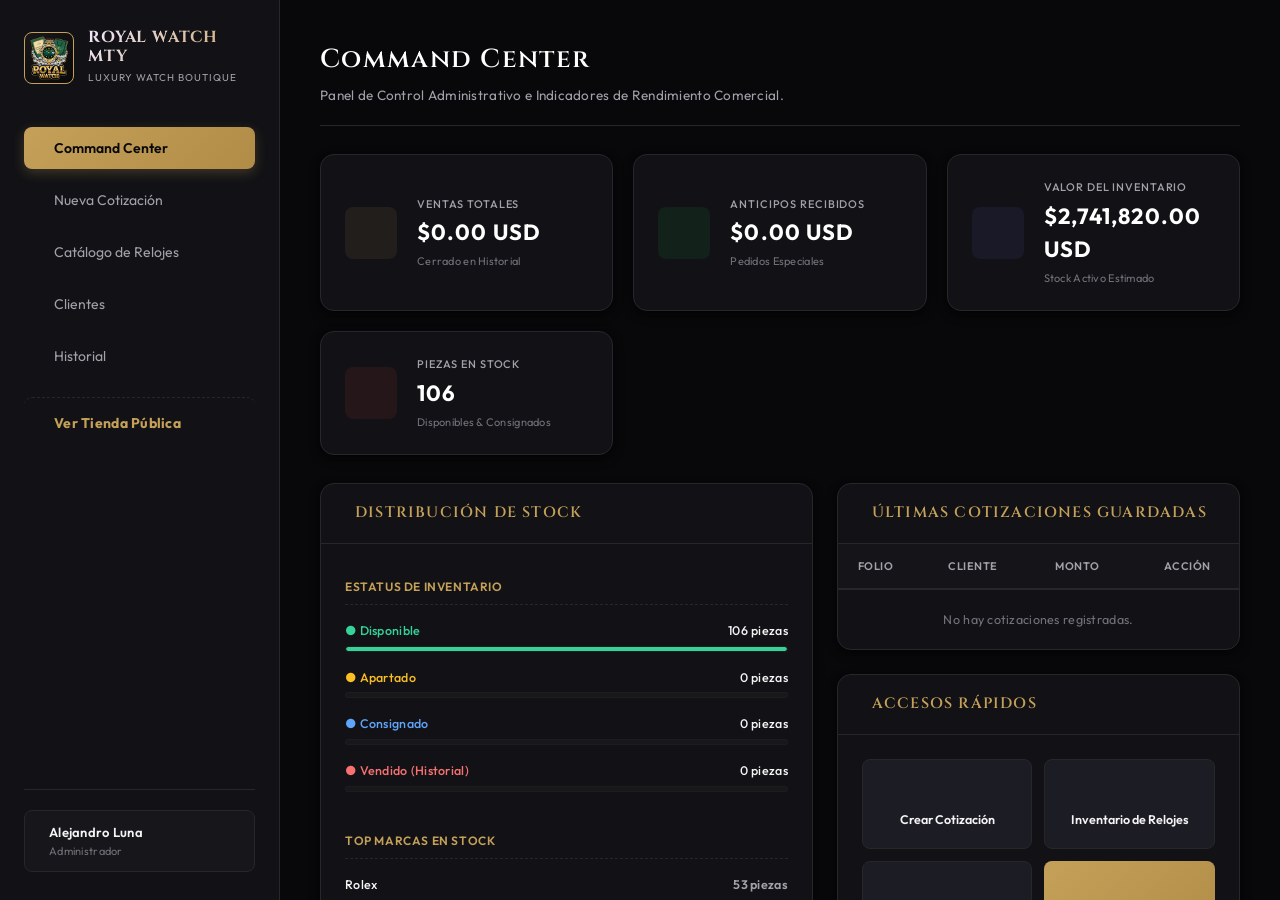
==== admin.html @ 36d953b3 "Initial commit with Royal Watch application files and watch catalog" ====
<!DOCTYPE html>
<html lang="es">
<head>
    <meta charset="UTF-8">
    <meta name="viewport" content="width=device-width, initial-scale=1.0">
    <title>Royal Watch MTY - Sistema de Cotizaciones</title>
    <link rel="stylesheet" href="style.css">
    <!-- Google Fonts -->
    <link rel="preconnect" href="https://fonts.googleapis.com">
    <link rel="preconnect" href="https://fonts.gstatic.com" crossorigin>
    <link href="https://fonts.googleapis.com/css2?family=Cinzel:wght@400;600;700;800&family=Inter:wght@300;400;500;600;700&family=Outfit:wght@300;400;500;600;700;800&family=Alex+Brush&display=swap" rel="stylesheet">
    <!-- Lucide Icons -->
    <script src="https://unpkg.com/lucide@latest"></script>
</head>
<body>
    <div class="app-container">
        <!-- Sidebar Navigation -->
        <aside class="sidebar">
            <div class="sidebar-header">
                <div class="logo-container">
                    <img src="royalwatch logo hd sin fondo.png" alt="Royal Watch MTY" class="logo-img">
                </div>
                <div class="logo-text">
                    <h1>ROYAL WATCH MTY</h1>
                    <span>Luxury Watch Boutique</span>
                </div>
            </div>

            <nav class="sidebar-nav">
                <button class="nav-btn active" data-target="section-dashboard" id="btn-nav-dashboard">
                    <i data-lucide="layout-dashboard"></i>
                    <span>Command Center</span>
                </button>
                <button class="nav-btn" data-target="section-nueva" id="btn-nav-nueva">
                    <i data-lucide="file-plus-2"></i>
                    <span>Nueva Cotización</span>
                </button>
                <button class="nav-btn" data-target="section-productos" id="btn-nav-productos">
                    <i data-lucide="watch"></i>
                    <span>Catálogo de Relojes</span>
                </button>
                <button class="nav-btn" data-target="section-clientes" id="btn-nav-clientes">
                    <i data-lucide="users"></i>
                    <span>Clientes</span>
                </button>
                <button class="nav-btn" data-target="section-historial" id="btn-nav-historial">
                    <i data-lucide="history"></i>
                    <span>Historial</span>
                </button>
                <a href="index.html" class="nav-btn" style="text-decoration: none; display: flex; align-items: center; border-top: 1px dashed var(--border-color); margin-top: 10px; padding-top: 15px;">
                    <i data-lucide="shopping-bag" style="color: var(--accent-gold);"></i>
                    <span style="color: var(--accent-gold); font-weight: bold;">Ver Tienda Pública</span>
                </a>
            </nav>

            <div class="sidebar-footer">
                <div class="user-badge">
                    <i data-lucide="shield-check"></i>
                    <div>
                        <p class="user-name" id="badge-vendedor">Alejandro Luna</p>
                        <p class="user-role">Administrador</p>
                    </div>
                </div>
            </div>
        </aside>

        <!-- Main Content Area -->
        <main class="main-content">
            
            <!-- SECTION 0: Command Center (Dashboard) -->
            <section id="section-dashboard" class="content-section active">
                <div class="section-header">
                    <div>
                        <h2>Command Center</h2>
                        <p>Panel de Control Administrativo e Indicadores de Rendimiento Comercial.</p>
                    </div>
                </div>

                <!-- KPI Financial Cards Grid -->
                <div class="dashboard-kpi-grid">
                    <div class="kpi-card">
                        <div class="kpi-icon-wrapper" style="background-color: rgba(197, 160, 89, 0.08); color: var(--accent-gold);">
                            <i data-lucide="banknote"></i>
                        </div>
                        <div class="kpi-info">
                            <span class="kpi-label">Ventas Totales</span>
                            <h3 class="kpi-value" id="kpi-sales">$0.00 USD</h3>
                            <span class="kpi-trend">Cerrado en Historial</span>
                        </div>
                    </div>

                    <div class="kpi-card">
                        <div class="kpi-icon-wrapper" style="background-color: rgba(34, 197, 94, 0.08); color: #22c55e;">
                            <i data-lucide="plus-circle"></i>
                        </div>
                        <div class="kpi-info">
                            <span class="kpi-label">Anticipos Recibidos</span>
                            <h3 class="kpi-value" id="kpi-advances">$0.00 USD</h3>
                            <span class="kpi-trend">Pedidos Especiales</span>
                        </div>
                    </div>

                    <div class="kpi-card">
                        <div class="kpi-icon-wrapper" style="background-color: rgba(99, 102, 241, 0.08); color: #6366f1;">
                            <i data-lucide="coins"></i>
                        </div>
                        <div class="kpi-info">
                            <span class="kpi-label">Valor del Inventario</span>
                            <h3 class="kpi-value" id="kpi-inventory-val">$0.00 USD</h3>
                            <span class="kpi-trend">Stock Activo Estimado</span>
                        </div>
                    </div>

                    <div class="kpi-card">
                        <div class="kpi-icon-wrapper" style="background-color: rgba(239, 68, 68, 0.08); color: #ef4444;">
                            <i data-lucide="watch"></i>
                        </div>
                        <div class="kpi-info">
                            <span class="kpi-label">Piezas en Stock</span>
                            <h3 class="kpi-value" id="kpi-stock-count">0</h3>
                            <span class="kpi-trend">Disponibles & Consignados</span>
                        </div>
                    </div>
                </div>

                <!-- Dashboard Content Layout Grid -->
                <div class="dashboard-layout-grid">
                    <!-- Brand stock distribution & Status distribution column -->
                    <div class="card">
                        <div class="card-header">
                            <h3><i data-lucide="pie-chart"></i> Distribución de Stock</h3>
                        </div>
                        <div class="card-body">
                            <div class="stock-stats-wrapper">
                                <div class="stat-group-title">Estatus de Inventario</div>
                                <div class="status-summary-bars">
                                    <div class="status-bar-item">
                                        <div class="bar-label-row">
                                            <span style="color: var(--status-disponible);">● Disponible</span>
                                            <span id="bar-lbl-disponible">0 piezas</span>
                                        </div>
                                        <div class="progress-track"><div class="progress-bar" id="bar-progress-disponible" style="background-color: var(--status-disponible); width: 0%;"></div></div>
                                    </div>
                                    <div class="status-bar-item">
                                        <div class="bar-label-row">
                                            <span style="color: var(--status-apartado);">● Apartado</span>
                                            <span id="bar-lbl-apartado">0 piezas</span>
                                        </div>
                                        <div class="progress-track"><div class="progress-bar" id="bar-progress-apartado" style="background-color: var(--status-apartado); width: 0%;"></div></div>
                                    </div>
                                    <div class="status-bar-item">
                                        <div class="bar-label-row">
                                            <span style="color: var(--status-consignado);">● Consignado</span>
                                            <span id="bar-lbl-consignado">0 piezas</span>
                                        </div>
                                        <div class="progress-track"><div class="progress-bar" id="bar-progress-consignado" style="background-color: var(--status-consignado); width: 0%;"></div></div>
                                    </div>
                                    <div class="status-bar-item">
                                        <div class="bar-label-row">
                                            <span style="color: var(--status-vendido);">● Vendido (Historial)</span>
                                            <span id="bar-lbl-vendido">0 piezas</span>
                                        </div>
                                        <div class="progress-track"><div class="progress-bar" id="bar-progress-vendido" style="background-color: var(--status-vendido); width: 0%;"></div></div>
                                    </div>
                                </div>

                                <div class="stat-group-title" style="margin-top: 24px;">Top Marcas en Stock</div>
                                <div class="brands-summary-list" id="dashboard-brands-list">
                                    <!-- Dynamic brand item breakdown goes here -->
                                </div>
                            </div>
                        </div>
                    </div>

                    <!-- Recent Quotes Activity and Shortcuts -->
                    <div style="display: flex; flex-direction: column; gap: 24px;">
                        <!-- Recent activity -->
                        <div class="card">
                            <div class="card-header">
                                <h3><i data-lucide="clock"></i> Últimas Cotizaciones Guardadas</h3>
                            </div>
                            <div class="card-body p-0">
                                <div class="table-responsive">
                                    <table class="app-table" style="font-size: 12.5px;">
                                        <thead>
                                            <tr>
                                                <th>Folio</th>
                                                <th>Cliente</th>
                                                <th>Monto</th>
                                                <th style="text-align: center;">Acción</th>
                                            </tr>
                                        </thead>
                                        <tbody id="dashboard-recent-quotes">
                                            <!-- Dynamic top 5 quotes -->
                                        </tbody>
                                    </table>
                                </div>
                            </div>
                        </div>

                        <!-- Quick actions -->
                        <div class="card">
                            <div class="card-header">
                                <h3><i data-lucide="zap"></i> Accesos Rápidos</h3>
                            </div>
                            <div class="card-body">
                                <div class="dashboard-shortcuts-grid">
                                    <button class="btn btn-secondary btn-full shortcut-btn" onclick="document.getElementById('btn-nav-nueva').click()">
                                        <i data-lucide="file-plus-2"></i> Crear Cotización
                                    </button>
                                    <button class="btn btn-secondary btn-full shortcut-btn" onclick="document.getElementById('btn-nav-productos').click()">
                                        <i data-lucide="watch"></i> Inventario de Relojes
                                    </button>
                                    <button class="btn btn-secondary btn-full shortcut-btn" onclick="document.getElementById('btn-nav-clientes').click()">
                                        <i data-lucide="users"></i> Clientes Boutique
                                    </button>
                                    <a href="index.html" class="btn btn-primary btn-full shortcut-btn text-center" style="display: inline-flex; align-items: center; justify-content: center; text-decoration: none; font-size:12px;">
                                        <i data-lucide="external-link"></i> Ir a Tienda Pública
                                    </a>
                                </div>
                            </div>
                        </div>
                    </div>
                </div>
            </section>

            <!-- SECTION 1: Nueva Cotización -->
            <section id="section-nueva" class="content-section">
                <div class="section-header">
                    <div>
                        <h2>Generador de Documentos</h2>
                        <p>Cotizaciones, Contratos de Consignación, Valuaciones y Certificados de Autenticidad.</p>
                    </div>
                    <div class="actions">
                        <button class="btn btn-secondary" id="btn-nueva-cotizacion" style="background-color: var(--accent-gold-light); color: var(--accent-gold); border-color: rgba(197, 160, 89, 0.25);">
                            <i data-lucide="plus-circle"></i> Nuevo Documento
                        </button>
                        <button class="btn btn-secondary" id="btn-guardar-cotizacion">
                            <i data-lucide="save"></i> Guardar Historial
                        </button>
                        <button class="btn btn-secondary" id="btn-compartir-wa" style="border-color: #22c55e; color: #22c55e; background-color: rgba(34, 197, 94, 0.05);" title="Compartir cotización por WhatsApp al cliente">
                            <i data-lucide="message-square"></i> Compartir WA
                        </button>
                        <button class="btn btn-primary" id="btn-imprimir-pdf">
                            <i data-lucide="printer"></i> Imprimir / PDF
                        </button>
                    </div>
                </div>

                <div class="quotation-layout">
                    <!-- Form Panel -->
                    <div class="form-panel card">
                        <div class="card-header">
                            <h3><i data-lucide="edit-3"></i> Datos del Documento</h3>
                        </div>
                        <div class="card-body">
                            
                            <!-- Folio, Fecha, Tipo y Moneda -->
                            <div class="form-row">
                                <div class="form-group col-6">
                                    <label for="form-folio">Folio</label>
                                    <input type="text" id="form-folio" placeholder="Ej: RWM-15062026-10">
                                </div>
                                <div class="form-group col-6">
                                    <label for="form-fecha">Fecha</label>
                                    <input type="date" id="form-fecha">
                                </div>
                            </div>

                            <div class="form-row">
                                <div class="form-group col-6">
                                    <label for="form-tipo-doc">Tipo de Documento</label>
                                    <select id="form-tipo-doc">
                                        <option value="cotizacion">Cotización</option>
                                        <option value="anticipo_pedido">Anticipo de Pago y Solicitud de Pedido</option>
                                        <option value="recibo">Comprobante de Liquidación y Entrega</option>
                                        <option value="consignacion">Contrato de Consignación</option>
                                        <option value="avaluo">Oferta de Compra / Avalúo</option>
                                        <option value="certificado">Certificado de Autenticidad</option>
                                    </select>
                                </div>
                                <div class="form-group col-6">
                                    <label for="form-moneda">Moneda</label>
                                    <select id="form-moneda">
                                        <option value="USD">Dólares (USD)</option>
                                        <option value="MXN">Pesos Mexicanos (MXN)</option>
                                    </select>
                                </div>
                            </div>

                            <!-- Tipo de Cambio (Show only when MXN is selected) -->
                            <div class="tc-box" id="tc-box-container" style="display: none;">
                                <div class="tc-grid">
                                    <div class="form-group" style="margin-bottom: 0;">
                                        <label for="form-tc" style="color: var(--accent-gold);">Tipo de Cambio (TC)</label>
                                        <input type="number" id="form-tc" value="17.80" step="0.01">
                                    </div>
                                    <div style="font-size: 11px; color: var(--text-secondary); display: flex; align-items: center; padding-left: 10px;">
                                        💡 Las piezas en USD se multiplicarán por este valor en el PDF final.
                                    </div>
                                </div>
                            </div>

                            <!-- Selector de Cliente -->
                            <div class="form-group">
                                <label for="form-select-cliente">Seleccionar Cliente Guardado</label>
                                <div class="select-with-button">
                                    <select id="form-select-cliente">
                                        <option value="">-- Seleccionar Cliente --</option>
                                    </select>
                                    <button type="button" class="btn-icon" id="btn-nuevo-cliente-rapido" title="Crear Cliente Rápido">
                                        <i data-lucide="plus"></i>
                                    </button>
                                </div>
                            </div>

                            <!-- Campos de Cliente -->
                            <div class="form-row">
                                <div class="form-group col-6">
                                    <label for="form-contacto">Nombre del Cliente / Contacto</label>
                                    <input type="text" id="form-contacto" placeholder="Nombre completo">
                                </div>
                                <div class="form-group col-6">
                                    <label for="form-empresa">Empresa / Procedencia</label>
                                    <input type="text" id="form-empresa" placeholder="Particular / Empresa">
                                </div>
                            </div>
                            <div class="form-row">
                                <div class="form-group col-6">
                                    <label for="form-email-cliente">Email</label>
                                    <input type="email" id="form-email-cliente" placeholder="correo@cliente.com">
                                </div>
                                <div class="form-group col-6">
                                    <label for="form-tel-cliente">Teléfono</label>
                                    <input type="text" id="form-tel-cliente" placeholder="81 8300 0000">
                                </div>
                            </div>

                            <!-- Asesor y Datos Bancarios -->
                            <details class="collapsible-section">
                                <summary>Asesor Asignado / Datos Bancarios</summary>
                                <div class="collapsible-content">
                                    <div class="vendor-selector-bar">
                                        <label for="select-vendor-profile">👤 Perfil:</label>
                                        <select id="select-vendor-profile">
                                            <option value="">-- Seleccionar perfil --</option>
                                        </select>
                                        <button type="button" class="btn-manage-vendors" id="btn-abrir-vendors">
                                            ⚙️ Gestionar Perfiles
                                        </button>
                                    </div>
                                    <div class="form-row">
                                        <div class="form-group col-6">
                                            <label for="form-vendedor">Nombre del Asesor</label>
                                            <input type="text" id="form-vendedor" value="Alejandro Luna">
                                        </div>
                                        <div class="form-group col-6">
                                            <label for="form-tel-vendedor">Teléfono Asesor</label>
                                            <input type="text" id="form-tel-vendedor" value="81 2198 0008">
                                        </div>
                                    </div>
                                    <div class="form-row">
                                        <div class="form-group col-12">
                                            <label for="form-email-vendedor">Email Asesor</label>
                                            <input type="email" id="form-email-vendedor" value="a.luna@royalwatchmty.com">
                                        </div>
                                    </div>
                                     <div class="form-group">
                                         <label for="form-banco">Datos de Pago / Cuentas</label>
                                         <textarea id="form-banco" rows="2">Banco Nu México
Beneficiario: Alejandro Luna
CLABE: 638180010141018767</textarea>
                                     </div>
                                    <div class="form-group">
                                        <label for="form-notif-pago">Email Notificación de Pago</label>
                                        <input type="text" id="form-notif-pago" value="pagos@royalwatchmty.com">
                                    </div>
                                </div>
                            </details>

                            <!-- Nota Interna (hidden in PDF) -->
                            <div class="nota-interna-wrapper">
                                <div class="nota-interna-label">
                                    🔒 Bitácora Interna / Notas Privadas
                                    <span class="badge-privado">No aparece en PDF</span>
                                </div>
                                <textarea id="form-nota-interna" rows="2" placeholder="Notas sobre margen, procedencia, número de serie confidencial, seguimiento..."></textarea>
                            </div>

                            <!-- Condiciones Comerciales -->
                            <details class="collapsible-section" open>
                                <summary>Condiciones Comerciales</summary>
                                <div class="collapsible-content">
                                    <div class="form-row">
                                        <div class="form-group col-4">
                                            <label for="form-vigencia">Vigencia del Documento</label>
                                            <input type="text" id="form-vigencia" value="3 días hábiles">
                                        </div>
                                        <div class="form-group col-4">
                                            <label for="form-entrega">Tiempo de Entrega</label>
                                            <input type="text" id="form-entrega" value="Inmediata" placeholder="Ej: Inmediata, 5-7 días...">
                                        </div>
                                        <div class="form-group col-4">
                                            <label for="form-pago">Método de Pago Aceptado</label>
                                            <input type="text" id="form-pago" value="Transferencia / Depósito Bancario">
                                        </div>
                                    </div>
                                    <div class="form-group">
                                        <label for="form-observaciones">Observaciones / Comentarios en el PDF</label>
                                        <textarea id="form-observaciones" rows="3">Piezas sujetas a disponibilidad previa venta. Garantía de autenticidad de por vida. Envío asegurado sin costo a todo México.</textarea>
                                    </div>
                                </div>
                            </details>

                            <!-- Descuento y Anticipo -->
                            <div class="form-row">
                                <div class="form-group col-6">
                                    <label for="form-descuento-global">Descuento Global (%)</label>
                                    <div class="input-currency" style="max-width: 150px;">
                                        <input type="number" id="form-descuento-global" min="0" max="100" step="1" value="0" placeholder="0">
                                        <span style="position: absolute; right: 12px; left: auto; color: var(--text-secondary);">%</span>
                                    </div>
                                </div>
                                <div class="form-group col-6">
                                    <label for="form-pago-anticipo">Anticipo / Pago Recibido</label>
                                    <div class="input-currency" style="max-width: 200px;">
                                        <span>$</span>
                                        <input type="number" id="form-pago-anticipo" min="0" step="0.01" value="0.00" placeholder="0.00">
                                    </div>
                                </div>
                            </div>
                            <div class="form-row" style="margin-top: -8px; margin-bottom: 12px;">
                                <div class="form-group col-12">
                                    <label class="accessory-label" style="text-transform: none; font-size: 11.5px; cursor: pointer; color: var(--accent-gold);">
                                        <input type="checkbox" id="form-chk-sello-anticipo" style="accent-color: var(--accent-gold); cursor: pointer;"> 💮 Mostrar Sello de "Anticipo Pagado" en PDF
                                    </label>
                                </div>
                            </div>

                            <!-- Partidas de Relojes -->
                            <div class="partidas-section">
                                <div class="partidas-header">
                                    <h3>Listado de Relojes / Piezas</h3>
                                    <button type="button" class="btn btn-small btn-secondary" id="btn-agregar-partida">
                                        <i data-lucide="plus"></i> Agregar Pieza
                                    </button>
                                </div>
                                <div class="partidas-list" id="form-partidas-list">
                                    <!-- Dynamic Rows Injected Here -->
                                </div>
                            </div>

                        </div>
                    </div>

                    <!-- Live Preview Panel (PDF member card) -->
                    <div class="preview-panel">
                        <div class="preview-sticky">
                            <div class="preview-header-label">
                                <span><i data-lucide="eye"></i> Vista Previa del PDF Corporativo (Carta)</span>
                            </div>
                            
                            <!-- Printable Sheet Container -->
                            <div class="quotation-sheet" id="print-sheet">
                                <!-- Paid Stamp -->
                                <div class="paid-stamp" id="sheet-paid-stamp">ANTICIPO PAGADO</div>
                                <!-- Sheet Header -->
                                <div class="sheet-header">
                                    <div class="sheet-logo-area">
                                        <div class="corp-logo">
                                            <img src="royalwatch logo hd sin fondo.png" alt="Royal Watch MTY Logo" class="corp-logo-img">
                                        </div>
                                    </div>
                                    <div class="sheet-meta-area">
                                        <div class="quote-title" id="lbl-quote-title">COTIZACIÓN</div>
                                        <div class="meta-card">
                                            <div class="meta-row">
                                                <span class="meta-lbl">Folio:</span>
                                                <span class="meta-val" id="lbl-folio">RWM-15062026-10</span>
                                            </div>
                                            <div class="meta-row">
                                                <span class="meta-lbl">Fecha:</span>
                                                <span class="meta-val" id="lbl-fecha">2026-06-15</span>
                                            </div>
                                        </div>
                                    </div>
                                </div>

                                <div class="sheet-divider"></div>

                                <!-- Client & Advisor Info -->
                                <div class="sheet-info-grid">
                                    <div class="info-block">
                                        <div class="info-title">DATOS DEL CLIENTE</div>
                                        <table>
                                            <tr>
                                                <td class="lbl">Cliente:</td>
                                                <td class="val" id="lbl-contacto">--</td>
                                            </tr>
                                            <tr>
                                                <td class="lbl">Origen:</td>
                                                <td class="val" id="lbl-empresa">--</td>
                                            </tr>
                                            <tr>
                                                <td class="lbl">Email:</td>
                                                <td class="val" id="lbl-email-cliente">--</td>
                                            </tr>
                                            <tr>
                                                <td class="lbl">Teléfono:</td>
                                                <td class="val" id="lbl-tel-cliente">--</td>
                                            </tr>
                                        </table>
                                    </div>
                                    <div class="info-block">
                                        <div class="info-title">ASESOR BOUTIQUE</div>
                                        <table>
                                            <tr>
                                                <td class="lbl">Asesor:</td>
                                                <td class="val" id="lbl-vendedor">Alejandro Luna</td>
                                            </tr>
                                            <tr>
                                                <td class="lbl">Email:</td>
                                                <td class="val" id="lbl-email-vendedor">a.luna@royalwatchmty.com</td>
                                            </tr>
                                            <tr>
                                                <td class="lbl">Teléfono:</td>
                                                <td class="val" id="lbl-tel-vendedor">81 2198 0008</td>
                                            </tr>
                                        </table>
                                    </div>
                                </div>

                                <!-- Conditions Banner -->
                                <div class="sheet-conditions-banner">
                                    <div class="banner-item">
                                        <span class="lbl">Forma de Pago:</span>
                                        <span class="val" id="lbl-pago">--</span>
                                    </div>
                                    <div class="banner-item">
                                        <span class="lbl">Tiempo de Entrega:</span>
                                        <span class="val" id="lbl-entrega">Inmediata</span>
                                    </div>
                                    <div class="banner-item">
                                        <span class="lbl">Vigencia:</span>
                                        <span class="val" id="lbl-vigencia">3 días hábiles</span>
                                    </div>
                                </div>

                                <!-- Document warning note -->
                                <div class="sheet-alert-note" id="lbl-alerta">
                                    * Precios sujetos a cambios de acuerdo al mercado internacional y tipo de cambio *
                                </div>

                                <!-- Exchange Rate Notice (Show only when MXN converted) -->
                                <div class="sheet-alert-note" id="exchange-rate-notice" style="display: none; background: #fffbeb; padding: 4px; border: 1px solid #fef3c7; border-radius: 4px;">
                                    <!-- notice text -->
                                </div>

                                <!-- Items Table -->
                                <table class="sheet-table">
                                    <thead>
                                        <tr>
                                            <th style="width: 5%; text-align: center;">#</th>
                                            <th style="width: 8%; text-align: center;">Cant.</th>
                                            <th style="width: 57%; text-align: left;">Descripción de la Pieza</th>
                                            <th style="width: 15%; text-align: right;" class="price-col">P. Unitario</th>
                                            <th style="width: 15%; text-align: right;" class="price-col">Importe</th>
                                        </tr>
                                    </thead>
                                    <tbody id="sheet-items-body">
                                        <!-- Dynamic items list -->
                                    </tbody>
                                </table>

                                <!-- Footer Bank & Totals -->
                                <div class="sheet-footer">
                                    <div class="bank-details">
                                        <div class="bank-title">DATOS BANCARIOS E INSTRUCCIONES</div>
                                         <div class="bank-info" id="lbl-banco">
                                             Banco Nu México<br>Beneficiario: Alejandro Luna<br>CLABE: 638180010141018767
                                         </div>
                                        <div class="bank-notif">
                                            Confirmar pago a: <span id="lbl-notif-pago">pagos@royalwatchmty.com</span>
                                        </div>
                                    </div>
                                    <div class="totals-area">
                                        <table class="totals-table">
                                            <tr>
                                                <td class="lbl">Subtotal:</td>
                                                <td class="cur">Usd$</td>
                                                <td class="val" id="lbl-subtotal">0.00</td>
                                            </tr>
                                            <tr id="sheet-discount-row" style="display: none;">
                                                <td class="lbl" id="lbl-desc-pct-title">Descuento:</td>
                                                <td class="cur">Usd$</td>
                                                <td class="val" id="lbl-descuento-val" style="color: #e11d48;">-0.00</td>
                                            </tr>

                                            <tr class="total-row">
                                                <td class="lbl">Total Neto:</td>
                                                <td class="cur">Usd$</td>
                                                <td class="val" id="lbl-total">0.00</td>
                                            </tr>
                                            <tr id="sheet-anticipo-row" style="display: none;">
                                                <td class="lbl">Anticipo Recibido:</td>
                                                <td class="cur">Usd$</td>
                                                <td class="val" id="lbl-anticipo-val" style="color: #16a34a; font-weight: bold;">0.00</td>
                                            </tr>
                                            <tr id="sheet-saldo-row" style="display: none; font-weight: bold; border-top: 1px dashed #18181b;">
                                                <td class="lbl">Saldo Restante:</td>
                                                <td class="cur">Usd$</td>
                                                <td class="val" id="lbl-saldo-val">0.00</td>
                                            </tr>
                                        </table>
                                    </div>
                                </div>

                                <!-- Observations & QR Area -->
                                <div class="sheet-observations-qr-container" style="display: flex; justify-content: space-between; align-items: flex-end; margin-top: 20px; border-top: 1px dashed var(--paper-border); padding-top: 12px; gap: 20px;">
                                    <div class="sheet-observations" style="flex-grow: 1; border-top: none; padding-top: 0; margin-top: 0;">
                                        <div class="obs-title">OBSERVACIONES / CONDICIONES ADICIONALES</div>
                                        <div class="obs-content" id="lbl-observaciones">
                                            Piezas sujetas a disponibilidad previa venta. Garantía de autenticidad de por vida. Envío asegurado sin costo a todo México.
                                        </div>
                                    </div>
                                    <div class="sheet-qr-code-area" style="display: flex; flex-direction: column; align-items: center; flex-shrink: 0; text-align: center;">
                                        <svg width="55" height="55" viewBox="0 0 29 29" style="background: white; padding: 2px; border: 1px solid var(--paper-border); border-radius: 4px;">
                                            <path d="M0 0h7v7H0zM2 2v3h3V2zm5-2h2v1H7zm1 2h1v3H8zm-1 3h1v2H7zm2-3h1v1H9zm1 3h1v1h-1zm-1 2h2v1H9zM0 9h7v7H0zm2 2v3h3v-3zm11-11h7v7h-7zm2 2v3h3V2zM9 9h2v1H9zm1 2h2v1h-2zm-1 2h1v2H9zm2-1h1v1h-1zm1 2h1v1h-1zm-3 1h2v1H9zm5-7h1v1h-1zm1 2h1v2h-1zm-1 3h1v1h-1zm2-5h2v1h-2zm1 2h1v1h-1zm0 2h1v1h-1zM0 22h7v7H0zm2 2v3h3v-3zm13-13h1v1h-1zm1 2h2v1h-2zm-2 1h1v2h-1zm3 1h1v1h-1zm-1 2h1v1h-1zm3-3h1v1h-1zm-1 2h1v1h-1zm2-3h2v1h-2zm1 2h1v1h-1zm0 2h1v1h-1zm-7-1h1v1h-1zm1 2h2v1h-2zm-2 1h1v1h-1zm3 1h1v1h-1zm-1 2h1v1h-1zm3-3h1v1h-1zm-1 2h1v1h-1zm2-3h2v1h-2zm1 2h1v1h-1zm0 2h1v1h-1z" fill="#18181b"/>
                                        </svg>
                                        <span style="font-size: 7.5px; color: var(--paper-text-muted); margin-top: 3px; font-weight: bold; letter-spacing: 0.5px; text-transform: uppercase;">Contacto Oficial</span>
                                    </div>
                                </div>

                                <!-- Legal / Consignment clause (Dynamic visibility) -->
                                <div class="sheet-legal-block" id="lbl-legal-text" style="display: none;">
                                    <!-- Dynamic text -->
                                </div>

                                <!-- Signatures block for legal documents -->
                                <div class="sheet-signatures" id="sheet-signatures-block">
                                    <div class="signature-line" id="sig-vendedor-line" style="display: flex; flex-direction: column; align-items: center; justify-content: flex-end; height: 55px;">
                                        <span class="signature-cursive" id="cursive-sig-text">Alejandro Luna</span>
                                        <span id="sig-vendedor-label">Asesor Boutique</span>
                                    </div>
                                    <div class="signature-line" style="display: flex; flex-direction: column; align-items: center; justify-content: flex-end; height: 55px;">
                                        <div style="height: 28px;"></div>
                                        <span id="sig-cliente-label">Firma del Cliente (Aceptación)</span>
                                    </div>
                                </div>
                            </div>
                        </div>
                    </div>
                </div>
            </section>

            <!-- SECTION 2: Catálogo de Relojes -->
            <section id="section-productos" class="content-section">
                <div class="section-header">
                    <div>
                        <h2>Catálogo de Boutique</h2>
                        <p>Visualiza y administra el inventario de relojes del sistema.</p>
                    </div>
                    <div class="actions">
                        <button class="btn btn-secondary" id="btn-exportar-productos">
                            <i data-lucide="download"></i> Exportar JSON
                        </button>
                        <button class="btn btn-primary" id="btn-importar-productos-trigger">
                            <i data-lucide="upload"></i> Importar JSON
                        </button>
                        <input type="file" id="input-importar-productos" style="display: none;" accept=".json">
                    </div>
                </div>

                <div class="grid-layout" style="display: grid; grid-template-columns: 1fr 2fr; gap: 24px;">
                    <!-- Add Product Card -->
                    <div class="card">
                        <div class="card-header">
                            <h3><i data-lucide="plus-circle"></i> Agregar Nueva Pieza</h3>
                        </div>
                        <div class="card-body">
                            <form id="form-nuevo-producto">
                                <div class="form-row">
                                    <div class="form-group col-6">
                                        <label for="prod-marca">Marca</label>
                                        <input type="text" id="prod-marca" required placeholder="Ej: Rolex, Omega...">
                                    </div>
                                    <div class="form-group col-6">
                                        <label for="prod-modelo">Modelo</label>
                                        <input type="text" id="prod-modelo" required placeholder="Ej: Submariner Date">
                                    </div>
                                </div>
                                <div class="form-row">
                                    <div class="form-group col-6">
                                        <label for="prod-referencia">Referencia / Código</label>
                                        <input type="text" id="prod-referencia" placeholder="Ej: 126610LN">
                                    </div>
                                    <div class="form-group col-6">
                                        <label for="prod-medida">Medida Caja (mm)</label>
                                        <input type="text" id="prod-medida" placeholder="Ej: 41mm">
                                    </div>
                                </div>
                                <div class="form-row">
                                    <div class="form-group col-6">
                                        <label for="prod-material">Material</label>
                                        <input type="text" id="prod-material" placeholder="Ej: Acero Oystersteel">
                                    </div>
                                    <div class="form-group col-6">
                                        <label for="prod-caratula">Esfera / Carátula</label>
                                        <input type="text" id="prod-caratula" placeholder="Ej: Negra, Azul...">
                                    </div>
                                </div>
                                <div class="form-row">
                                    <div class="form-group col-6">
                                        <label for="prod-precio">Precio Sugerido (USD)</label>
                                        <div class="input-currency">
                                            <span>$</span>
                                            <input type="number" id="prod-precio" step="0.01" min="0" required placeholder="0.00">
                                        </div>
                                    </div>
                                    <div class="form-group col-6">
                                        <label for="prod-status">Estatus Inicial</label>
                                        <select id="prod-status">
                                            <option value="Disponible">Disponible</option>
                                            <option value="Apartado">Apartado</option>
                                            <option value="Consignado">Consignado</option>
                                            <option value="Vendido">Vendido</option>
                                        </select>
                                    </div>
                                </div>
                                <button type="submit" class="btn btn-primary btn-full">Guardar en Catálogo</button>
                            </form>
                        </div>
                    </div>

                    <!-- Products Table Card -->
                    <div class="card">
                        <div class="card-header search-header">
                            <h3>Relojes Registrados (<span id="prod-count">0</span>)</h3>
                            <div class="search-box">
                                <i data-lucide="search"></i>
                                <input type="text" id="search-productos" placeholder="Buscar marca, modelo o referencia...">
                            </div>
                        </div>
                        <div class="card-body p-0">
                            <!-- Quick Category Tag Filters -->
                            <div style="padding: 14px 20px; display: flex; gap: 8px; flex-wrap: wrap; border-bottom: 1px solid var(--border-color);">
                                <span style="font-size: 11px; align-self: center; font-weight: bold; color: var(--text-secondary); text-transform: uppercase;">Filtrar Marca:</span>
                                <button class="btn btn-secondary btn-small cat-tag-btn" data-filter="Rolex">Rolex</button>
                                <button class="btn btn-secondary btn-small cat-tag-btn" data-filter="Patek">Patek Philippe</button>
                                <button class="btn btn-secondary btn-small cat-tag-btn" data-filter="Audemars">Audemars Piguet</button>
                                <button class="btn btn-secondary btn-small cat-tag-btn" data-filter="Cartier">Cartier</button>
                                <button class="btn btn-secondary btn-small cat-tag-btn" data-filter="Tudor">Tudor</button>
                                <button class="btn btn-secondary btn-small cat-tag-btn" data-filter="Omega">Omega</button>
                            </div>
                            <div class="table-responsive">
                                <table class="app-table">
                                    <thead>
                                        <tr>
                                            <th>Imagen</th>
                                            <th>Marca</th>
                                            <th>Modelo / Ref.</th>
                                            <th>Especificaciones</th>
                                            <th>Precio Sug.</th>
                                            <th>Estatus</th>
                                            <th style="text-align: center;">Acciones</th>
                                        </tr>
                                    </thead>
                                    <tbody id="table-productos-body">
                                        <!-- catalog products list -->
                                    </tbody>
                                </table>
                            </div>
                        </div>
                    </div>
                </div>
            </section>

            <!-- SECTION 3: Clientes -->
            <section id="section-clientes" class="content-section">
                <div class="section-header">
                    <div>
                        <h2>Directorio de Clientes</h2>
                        <p>Administra la información de contacto de tus clientes y coleccionistas.</p>
                    </div>
                </div>

                <div class="grid-layout" style="display: grid; grid-template-columns: 1fr 2fr; gap: 24px;">
                    <!-- Add Client Card -->
                    <div class="card">
                        <div class="card-header">
                            <h3><i data-lucide="user-plus"></i> Registrar Nuevo Cliente</h3>
                        </div>
                        <div class="card-body">
                            <form id="form-nuevo-cliente">
                                <div class="form-group">
                                    <label for="cli-contacto">Nombre del Cliente (Requerido)</label>
                                    <input type="text" id="cli-contacto" required placeholder="Ej: Lic. Mauricio Garza">
                                </div>
                                <div class="form-group">
                                    <label for="cli-empresa">Empresa / Procedencia</label>
                                    <input type="text" id="cli-empresa" placeholder="Ej: Particular / Joyería Monterrey">
                                </div>
                                <div class="form-group">
                                    <label for="cli-email">Email</label>
                                    <input type="email" id="cli-email" placeholder="cliente@correo.com">
                                </div>
                                <div class="form-group">
                                    <label for="cli-tel">Teléfono / WhatsApp</label>
                                    <input type="text" id="cli-tel" placeholder="81 1234 5678">
                                </div>
                                <button type="submit" class="btn btn-primary btn-full">Guardar Cliente</button>
                            </form>
                        </div>
                    </div>

                    <!-- Clients Table Card -->
                    <div class="card">
                        <div class="card-header search-header">
                            <h3>Clientes Registrados (<span id="cli-count">0</span>)</h3>
                            <div class="search-box">
                                <i data-lucide="search"></i>
                                <input type="text" id="search-clientes" placeholder="Buscar por nombre o procedencia...">
                            </div>
                        </div>
                        <div class="card-body p-0">
                            <div class="table-responsive">
                                <table class="app-table">
                                    <thead>
                                        <tr>
                                            <th>Contacto</th>
                                            <th>Procedencia</th>
                                            <th>Email</th>
                                            <th>Teléfono</th>
                                            <th style="text-align: center;">Acción</th>
                                        </tr>
                                    </thead>
                                    <tbody id="table-clientes-body">
                                        <!-- clients list -->
                                    </tbody>
                                </table>
                            </div>
                        </div>
                    </div>
                </div>
            </section>

            <!-- SECTION 4: Historial -->
            <section id="section-historial" class="content-section">
                <div class="section-header">
                    <div>
                        <h2>Historial de Documentos</h2>
                        <p>Consulta, edita y gestiona las cotizaciones e instrumentos guardados.</p>
                    </div>
                </div>

                <div class="card list-card" style="grid-column: span 1;">
                    <div class="card-header search-header">
                        <h3>Documentos Guardados (<span id="history-count">0</span>)</h3>
                        <div class="search-box">
                            <i data-lucide="search"></i>
                            <input type="text" id="search-historial" placeholder="Buscar por folio o cliente...">
                        </div>
                    </div>
                    <div class="card-body p-0">
                        <div class="table-responsive">
                            <table class="app-table">
                                <thead>
                                    <tr>
                                        <th>Folio</th>
                                        <th>Fecha</th>
                                        <th>Cliente</th>
                                        <th>Tipo Doc</th>
                                        <th>Total Estimado</th>
                                        <th style="text-align: center;">Acciones</th>
                                    </tr>
                                </thead>
                                <tbody id="table-historial-body">
                                    <!-- history list -->
                                </tbody>
                            </table>
                        </div>
                    </div>
                </div>
            </section>

        </main>
    </div>

    <!-- MODAL: Vendor profiles management -->
    <div class="modal" id="modal-vendors">
        <div class="modal-content">
            <div class="modal-header">
                <h3><i data-lucide="settings"></i> Perfiles de Asesor / Boutique</h3>
                <button type="button" class="close-btn" id="btn-close-vendors">&times;</button>
            </div>
            <div class="modal-body">
                
                <!-- Existing lists -->
                <label>Perfiles Registrados</label>
                <div class="vendor-list-container" id="modal-vendors-list">
                    <!-- vendor items lists -->
                </div>

                <!-- Form to add/edit profile -->
                <form id="form-gestion-vendedor" style="border-top: 1px solid var(--border-color); padding-top: 16px;">
                    <label style="color: var(--accent-gold); margin-bottom: 8px; display: block; font-weight: bold;">Agregar o Editar Perfil</label>
                    
                    <div class="form-row">
                        <div class="form-group col-6">
                            <label for="vendor-nombre">Nombre Completo</label>
                            <input type="text" id="vendor-nombre" required placeholder="Nombre del asesor">
                        </div>
                        <div class="form-group col-6">
                            <label for="vendor-tel">Teléfono</label>
                            <input type="text" id="vendor-tel" required placeholder="81 1234 5678">
                        </div>
                    </div>
                    
                    <div class="form-group">
                        <label for="vendor-email">Email Corporativo</label>
                        <input type="email" id="vendor-email" required placeholder="email@royalwatch.com">
                    </div>
                    
                    <div class="form-group">
                        <label for="vendor-banco">Datos de Cuentas Bancarias</label>
                        <textarea id="vendor-banco" rows="2" required placeholder="Banco, Clabe, Número de cuenta..."></textarea>
                    </div>
                    
                    <div class="form-group">
                        <label for="vendor-notif-pago">Email de Recepción de Pagos</label>
                        <input type="text" id="vendor-notif-pago" required placeholder="pagos@royalwatch.com">
                    </div>

                    <button type="submit" class="btn btn-primary btn-full" id="btn-submit-vendor">Guardar Perfil</button>
                </form>

            </div>
        </div>
    </div>

    <!-- MODAL: Client CRM Profile -->
    <div class="modal" id="modal-client-crm">
        <div class="modal-content" style="max-width: 750px;">
            <div class="modal-header">
                <h3><i data-lucide="contact"></i> Expediente de Cliente (CRM)</h3>
                <button type="button" class="close-btn" id="btn-close-crm">&times;</button>
            </div>
            <div class="modal-body">
                <div class="crm-client-header" style="display: flex; justify-content: space-between; align-items: flex-start; border-bottom: 1px solid var(--border-color); padding-bottom: 16px; margin-bottom: 16px;">
                    <div>
                        <h4 id="crm-client-name" style="font-size: 20px; color: var(--accent-gold); font-family: var(--font-heading); margin-bottom: 4px;">--</h4>
                        <p id="crm-client-info" style="color: var(--text-secondary); font-size: 13px;">--</p>
                    </div>
                    <div>
                        <span class="badge-privado" style="background-color: var(--accent-gold); color: #08080a; font-size: 10px; border: none;">CRM Local</span>
                    </div>
                </div>
                
                <!-- Notes / Preferences section -->
                <div class="form-group" style="margin-bottom: 20px;">
                    <label style="color: var(--accent-gold); font-weight: bold; margin-bottom: 6px; display: block;">Notas de Preferencias y Seguimiento</label>
                    <textarea id="crm-client-notes" rows="3" placeholder="Busca Rolex GMT-Master II o Daytona. Prefiere trato por WhatsApp. Medida ideal: 40mm."></textarea>
                    <button type="button" class="btn btn-secondary btn-small" id="btn-save-crm-notes" style="margin-top: 8px; float: right;">
                        <i data-lucide="save"></i> Guardar Notas CRM
                    </button>
                    <div style="clear: both;"></div>
                </div>

                <!-- Client Stats Summary -->
                <div class="crm-stats-grid">
                    <div class="crm-stat-card">
                        <span>Total Comprado / Cotizado</span>
                        <h5 id="crm-stat-total">$0.00 USD</h5>
                    </div>
                    <div class="crm-stat-card">
                        <span>Documentos Emitidos</span>
                        <h5 id="crm-stat-docs">0 registros</h5>
                    </div>
                </div>

                <!-- List of past transactions/quotes -->
                <label style="color: var(--accent-gold); font-weight: bold; margin-bottom: 8px; display: block;">Historial de Documentos Relacionados</label>
                <div class="table-responsive" style="max-height: 200px; overflow-y: auto; border: 1px solid var(--border-color); border-radius: var(--radius-md);">
                    <table class="app-table" style="font-size: 12px;">
                         <thead>
                             <tr>
                                 <th>Fecha</th>
                                 <th>Folio</th>
                                 <th>Tipo</th>
                                 <th>Importe</th>
                                 <th style="text-align: center;">Acción</th>
                             </tr>
                         </thead>
                         <tbody id="crm-history-table-body">
                             <!-- Dynamic CRM transactions list -->
                         </tbody>
                     </table>
                </div>

            </div>
        </div>
    </div>

    <!-- MODAL: Product Image Preview Lightbox -->
    <div class="modal" id="modal-image-preview">
        <div class="modal-content" style="max-width: 600px; border-radius: var(--radius-lg); border: 1px solid var(--accent-gold); box-shadow: var(--shadow-lg); overflow: hidden;">
            <div class="modal-header">
                <h3 id="image-preview-title">Vista Previa</h3>
                <button type="button" class="close-btn" id="btn-close-image-preview">&times;</button>
            </div>
            <div class="modal-body" style="padding: 20px; background-color: var(--bg-card); text-align: center;">
                <div style="background-color: #0d0d10; border-radius: var(--radius-md); padding: 10px; display: flex; align-items: center; justify-content: center; height: 420px; overflow: hidden; border: 1px solid var(--border-color);">
                    <img id="image-preview-img" src="" alt="Reloj" style="max-width: 100%; max-height: 100%; object-fit: contain; border-radius: 4px;">
                </div>
                <p id="image-preview-ref" style="font-family: monospace; font-size: 12.5px; color: var(--text-secondary); margin-top: 14px; font-weight: 500;"></p>
            </div>
        </div>
    </div>
 
     <!-- Scripts -->
     <script src="watches_catalog.js"></script>
     <script src="app.js"></script>
 </body>
 </html>
---- style.css ----
/* Base Variables & Theme - Luxury Dark & Gold */
:root {
    --bg-primary: #08080a;
    --bg-secondary: #121216;
    --bg-card: #1c1c24;
    
    --text-primary: #f4f4f5;
    --text-secondary: #a1a1aa;
    --text-muted: #71717a;
    
    --accent-gold: #c5a059;       /* Champagne Gold */
    --accent-gold-hover: #b08c46; /* Darker Gold */
    --accent-gold-light: rgba(197, 160, 89, 0.15);
    --accent-green: #34d399;
    --accent-red: #f87171;
    
    --border-color: #27272a;
    --input-bg: #18181b;
    --shadow-sm: 0 1px 2px 0 rgba(0, 0, 0, 0.5);
    --shadow-md: 0 4px 12px -2px rgba(0, 0, 0, 0.6), 0 2px 6px -2px rgba(0, 0, 0, 0.4);
    --shadow-lg: 0 12px 24px -4px rgba(0, 0, 0, 0.8), 0 4px 12px -4px rgba(0, 0, 0, 0.6);
    
    --font-heading: 'Cinzel', 'Outfit', Georgia, serif;
    --font-body: 'Outfit', 'Inter', -apple-system, BlinkMacSystemFont, sans-serif;
    
    --radius-sm: 4px;
    --radius-md: 8px;
    --radius-lg: 14px;
    
    /* Paper dimensions in screen view */
    --paper-width: 800px;
    --paper-bg: #ffffff;
    --paper-text: #18181b;
    --paper-text-muted: #71717a;
    --paper-border: #e4e4e7;
    --paper-brand: #1e1e24; /* Elegant Slate Black for branding details */
}

/* Reset and Global Styles */
* {
    margin: 0;
    padding: 0;
    box-sizing: border-box;
}

body {
    background-color: var(--bg-primary);
    color: var(--text-primary);
    font-family: var(--font-body);
    font-size: 14px;
    line-height: 1.5;
    overflow-x: hidden;
    letter-spacing: 0.02em;
}

h1, h2, h3, h4, h5, h6 {
    font-family: var(--font-heading);
    font-weight: 600;
    letter-spacing: 0.05em;
}

button, input, select, textarea {
    font-family: inherit;
    font-size: inherit;
    color: inherit;
    outline: none;
}

/* Scrollbar styling */
::-webkit-scrollbar {
    width: 8px;
    height: 8px;
}
::-webkit-scrollbar-track {
    background: var(--bg-primary);
}
::-webkit-scrollbar-thumb {
    background: var(--border-color);
    border-radius: var(--radius-sm);
}
::-webkit-scrollbar-thumb:hover {
    background: var(--accent-gold);
}

/* Layout */
.app-container {
    display: flex;
    min-height: 100vh;
    width: 100vw;
}

/* Sidebar */
.sidebar {
    width: 280px;
    background-color: var(--bg-secondary);
    border-right: 1px solid var(--border-color);
    display: flex;
    flex-direction: column;
    flex-shrink: 0;
    padding: 28px 24px;
    position: sticky;
    top: 0;
    height: 100vh;
}

.sidebar-header {
    display: flex;
    align-items: center;
    gap: 14px;
    margin-bottom: 40px;
}

.logo-container {
    width: 52px;
    height: 52px;
    background: linear-gradient(135deg, #18181b, #09090b);
    border: 1px solid var(--accent-gold);
    border-radius: var(--radius-md);
    padding: 2px;
    display: flex;
    align-items: center;
    justify-content: center;
}

.logo-img {
    width: 100%;
    height: 100%;
    object-fit: contain;
    border-radius: 4px;
}

.logo-text h1 {
    font-size: 16px;
    font-weight: 700;
    line-height: 1.2;
    background: linear-gradient(135deg, #f3e8ff, var(--accent-gold));
    -webkit-background-clip: text;
    -webkit-text-fill-color: transparent;
}

.logo-text span {
    font-size: 10px;
    color: var(--text-secondary);
    font-weight: 400;
    text-transform: uppercase;
    letter-spacing: 0.1em;
}

.sidebar-nav {
    display: flex;
    flex-direction: column;
    gap: 10px;
    flex-grow: 1;
}

.nav-btn {
    background: none;
    border: none;
    display: flex;
    align-items: center;
    gap: 14px;
    padding: 12px 16px;
    border-radius: var(--radius-md);
    cursor: pointer;
    transition: all 0.3s cubic-bezier(0.4, 0, 0.2, 1);
    text-align: left;
    color: var(--text-secondary);
    width: 100%;
}

.nav-btn:hover {
    background-color: rgba(197, 160, 89, 0.05);
    color: var(--text-primary);
    transform: translateX(4px);
}

.nav-btn.active {
    background: linear-gradient(135deg, var(--accent-gold), var(--accent-gold-hover));
    color: #08080a;
    font-weight: 600;
    box-shadow: 0 4px 12px rgba(197, 160, 89, 0.25);
}

.nav-btn.active i {
    stroke-width: 2.2px;
}

.sidebar-footer {
    border-top: 1px solid var(--border-color);
    padding-top: 20px;
}

.user-badge {
    display: flex;
    align-items: center;
    gap: 12px;
    background-color: rgba(255, 255, 255, 0.02);
    border: 1px solid var(--border-color);
    padding: 12px;
    border-radius: var(--radius-md);
}

.user-badge i {
    color: var(--accent-gold);
}

.user-name {
    font-weight: 600;
    font-size: 13px;
}

.user-role {
    font-size: 11px;
    color: var(--text-muted);
}

/* Main Content Area */
.main-content {
    flex-grow: 1;
    padding: 40px;
    overflow-y: auto;
    height: 100vh;
}

.content-section {
    display: none;
}

.content-section.active {
    display: block;
    animation: fadeIn 0.4s cubic-bezier(0.16, 1, 0.3, 1);
}

@keyframes fadeIn {
    from { opacity: 0; transform: translateY(12px); }
    to { opacity: 1; transform: translateY(0); }
}

.section-header {
    display: flex;
    justify-content: space-between;
    align-items: center;
    margin-bottom: 28px;
    border-bottom: 1px solid var(--border-color);
    padding-bottom: 20px;
}

.section-header h2 {
    font-size: 26px;
    font-weight: 600;
    margin-bottom: 6px;
    color: #ffffff;
}

.section-header p {
    color: var(--text-secondary);
    font-size: 13.5px;
}

.section-header .actions {
    display: flex;
    gap: 12px;
}

/* Cards & Containers */
.card {
    background-color: var(--bg-secondary);
    border: 1px solid var(--border-color);
    border-radius: var(--radius-lg);
    box-shadow: var(--shadow-md);
    overflow: hidden;
    transition: border-color 0.3s;
}

.card:hover {
    border-color: rgba(197, 160, 89, 0.25);
}

.card-header {
    padding: 18px 24px;
    border-bottom: 1px solid var(--border-color);
    display: flex;
    justify-content: space-between;
    align-items: center;
}

.card-header h3 {
    font-size: 15px;
    font-weight: 600;
    display: flex;
    align-items: center;
    gap: 10px;
    color: var(--accent-gold);
    text-transform: uppercase;
    letter-spacing: 0.08em;
}

.card-body {
    padding: 24px;
}

.p-0 {
    padding: 0 !important;
}

/* Forms & Inputs */
.form-row {
    display: flex;
    gap: 16px;
    margin-bottom: 16px;
}

.form-group {
    display: flex;
    flex-direction: column;
    gap: 6px;
    margin-bottom: 16px;
    width: 100%;
}

.col-4 {
    width: 33.333%;
}

.col-6 {
    width: 50%;
}

.col-8 {
    width: 66.666%;
}

.col-12 {
    width: 100%;
}

label {
    font-size: 11.5px;
    font-weight: 500;
    color: var(--text-secondary);
    text-transform: uppercase;
    letter-spacing: 0.05em;
}

input[type="text"],
input[type="email"],
input[type="number"],
input[type="date"],
select,
textarea {
    background-color: var(--input-bg);
    border: 1px solid var(--border-color);
    border-radius: var(--radius-md);
    padding: 11px 15px;
    color: var(--text-primary);
    transition: all 0.2s ease;
    width: 100%;
}

input:focus,
select:focus,
textarea:focus {
    border-color: var(--accent-gold);
    box-shadow: 0 0 0 3px rgba(197, 160, 89, 0.12);
    background-color: #1c1c24;
}

.select-with-button {
    display: flex;
    gap: 8px;
}

.input-currency {
    position: relative;
    display: flex;
    align-items: center;
}

.input-currency span {
    position: absolute;
    left: 14px;
    color: var(--text-secondary);
    font-weight: 500;
}

.input-currency input {
    padding-left: 28px;
}

textarea {
    resize: vertical;
}

/* Buttons */
.btn {
    display: inline-flex;
    align-items: center;
    justify-content: center;
    gap: 8px;
    padding: 10px 22px;
    border-radius: var(--radius-md);
    font-weight: 600;
    cursor: pointer;
    transition: all 0.2s cubic-bezier(0.4, 0, 0.2, 1);
    border: none;
}

.btn-icon {
    display: inline-flex;
    align-items: center;
    justify-content: center;
    width: 42px;
    height: 42px;
    border-radius: var(--radius-md);
    background-color: var(--bg-card);
    border: 1px solid var(--border-color);
    cursor: pointer;
    transition: all 0.2s ease;
    color: var(--text-secondary);
}

.btn-icon:hover {
    background-color: var(--border-color);
    color: var(--accent-gold);
    border-color: var(--accent-gold);
}

.btn-primary {
    background: linear-gradient(135deg, var(--accent-gold), var(--accent-gold-hover));
    color: #08080a;
}

.btn-primary:hover {
    box-shadow: 0 4px 14px rgba(197, 160, 89, 0.35);
    transform: translateY(-1px);
}

.btn-secondary {
    background-color: var(--bg-card);
    border: 1px solid var(--border-color);
    color: var(--text-primary);
}

.btn-secondary:hover {
    background-color: var(--border-color);
    border-color: var(--text-secondary);
}

.btn-small {
    padding: 6px 14px;
    font-size: 11.5px;
    border-radius: var(--radius-md);
}

.btn-full {
    width: 100%;
}

.btn-danger-link {
    background: none;
    border: none;
    color: var(--accent-red);
    cursor: pointer;
    display: inline-flex;
    align-items: center;
    gap: 5px;
}

.btn-danger-link:hover {
    text-decoration: underline;
}

/* Layout for Quote Creator */
.quotation-layout {
    display: flex;
    gap: 32px;
    align-items: flex-start;
}

.form-panel {
    flex: 1.1;
    min-width: 480px;
    overflow: visible !important;
}

.preview-panel {
    flex: 0.9;
    min-width: 500px;
}

.preview-sticky {
    position: sticky;
    top: 40px;
}

.preview-header-label {
    font-size: 12px;
    color: var(--text-secondary);
    display: flex;
    align-items: center;
    gap: 8px;
    margin-bottom: 14px;
    font-weight: 500;
    text-transform: uppercase;
    letter-spacing: 0.08em;
}

/* Collapsible sections */
.collapsible-section {
    border-top: 1px solid var(--border-color);
    padding: 14px 0;
}

.collapsible-section summary {
    font-weight: 600;
    cursor: pointer;
    padding: 4px 0;
    user-select: none;
    color: var(--accent-gold);
    display: flex;
    align-items: center;
    justify-content: space-between;
}

.collapsible-content {
    padding-top: 14px;
}

/* Item parts styling */
.partidas-section {
    margin-top: 24px;
    border-top: 2px solid var(--border-color);
    padding-top: 18px;
}

.partidas-header {
    display: flex;
    justify-content: space-between;
    align-items: center;
    margin-bottom: 18px;
}

.partidas-list {
    display: flex;
    flex-direction: column;
    gap: 14px;
}

.partida-row {
    background-color: rgba(255, 255, 255, 0.01);
    padding: 16px;
    border-radius: var(--radius-lg);
    border: 1px dashed var(--border-color);
    display: flex;
    flex-direction: column;
    gap: 12px;
    position: relative;
    transition: border-color 0.2s;
}

.partida-row:hover {
    border-color: rgba(197, 160, 89, 0.3);
}

.partida-header-row {
    display: flex;
    justify-content: space-between;
    align-items: center;
    border-bottom: 1px solid rgba(255, 255, 255, 0.04);
    padding-bottom: 8px;
}

.partida-title-badge {
    display: flex;
    align-items: center;
    gap: 8px;
}

.partida-num {
    background-color: var(--accent-gold-light);
    width: 24px;
    height: 24px;
    border-radius: 50%;
    display: flex;
    align-items: center;
    justify-content: center;
    font-size: 11px;
    font-weight: 700;
    color: var(--accent-gold);
}

.partida-actions {
    display: flex;
    align-items: center;
    gap: 10px;
}

.btn-sort {
    background: none;
    border: 1px solid var(--border-color);
    border-radius: var(--radius-sm);
    color: var(--text-secondary);
    cursor: pointer;
    width: 22px;
    height: 22px;
    display: flex;
    align-items: center;
    justify-content: center;
    transition: all 0.1s ease;
}

.btn-sort:hover {
    color: var(--accent-gold);
    border-color: var(--accent-gold);
}

.partida-inputs-grid {
    display: grid;
    grid-template-columns: 1fr 1.5fr 1fr;
    gap: 12px;
}

.partida-specs-grid {
    display: grid;
    grid-template-columns: 1fr 1fr 1fr;
    gap: 10px;
    background-color: rgba(0, 0, 0, 0.15);
    padding: 10px;
    border-radius: var(--radius-md);
    border: 1px solid rgba(255, 255, 255, 0.02);
}

.accessory-checkboxes {
    display: flex;
    flex-wrap: wrap;
    gap: 14px;
    margin-top: 4px;
}

.accessory-label {
    display: flex;
    align-items: center;
    gap: 6px;
    font-size: 11px;
    cursor: pointer;
    color: var(--text-secondary);
    text-transform: none;
    letter-spacing: 0;
}

.accessory-label input {
    accent-color: var(--accent-gold);
    cursor: pointer;
}

/* Autocomplete suggestion box */
.autocomplete-suggestions {
    position: absolute;
    background-color: var(--bg-card);
    border: 1px solid var(--accent-gold);
    border-radius: var(--radius-md);
    width: 100%;
    min-width: 450px;
    z-index: 100;
    box-shadow: var(--shadow-lg);
    display: flex;
    flex-direction: column;
    overflow: hidden;
    margin-top: 42px;
}

.autocomplete-header {
    background-color: var(--bg-secondary);
    padding: 8px;
    border-bottom: 1px solid var(--border-color);
}

.autocomplete-results {
    overflow-y: auto;
    max-height: 220px;
}

.suggestion-item {
    padding: 10px 14px;
    cursor: pointer;
    transition: background-color 0.2s ease;
    border-bottom: 1px solid rgba(255, 255, 255, 0.04);
    font-size: 12.5px;
    display: flex;
    justify-content: space-between;
    align-items: center;
}

.suggestion-item:hover {
    background-color: var(--accent-gold-light);
    color: #ffffff;
}

.suggestion-brand {
    font-weight: 700;
    color: var(--accent-gold);
    margin-right: 6px;
}

.suggestion-ref {
    font-family: monospace;
    font-size: 11.5px;
    color: var(--text-secondary);
    background-color: rgba(255, 255, 255, 0.03);
    padding: 2px 6px;
    border-radius: 4px;
}

.suggestion-price {
    font-weight: 700;
}

.inner-search-input {
    width: 100%;
    padding: 8px 12px;
    border: 1px solid var(--border-color);
    border-radius: var(--radius-sm);
    background: var(--input-bg);
    color: var(--text-primary);
    font-size: 12px;
}

/* Photo uploader stylings */
.photo-uploader-box {
    display: flex;
    align-items: center;
    gap: 8px;
    margin-top: 4px;
}

.photo-input-label {
    display: flex;
    align-items: center;
    gap: 6px;
    font-size: 11px;
    cursor: pointer;
    background-color: var(--bg-card);
    border: 1px solid var(--border-color);
    padding: 5px 10px;
    border-radius: var(--radius-sm);
    color: var(--text-secondary);
    transition: all 0.2s;
}

.photo-input-label:hover {
    border-color: var(--accent-gold);
    color: var(--text-primary);
}

.photo-preview-thumbnail {
    width: 28px;
    height: 28px;
    object-fit: cover;
    border-radius: 4px;
    border: 1px solid var(--border-color);
    display: none;
}

/* ========================================= */
/* SHEET DESIGN (Live Preview of Watch Quote) */
/* ========================================= */
.quotation-sheet {
    position: relative;
    background-color: var(--paper-bg);
    color: var(--paper-text);
    padding: 45px;
    border-radius: var(--radius-sm);
    box-shadow: var(--shadow-lg);
    border: 1px solid var(--paper-border);
    width: 100%;
    max-width: var(--paper-width);
    margin: 0 auto;
    font-family: 'Outfit', 'Inter', Arial, sans-serif;
    font-size: 11.5px;
    line-height: 1.45;
    z-index: 1;
}

.quotation-sheet::before {
    content: "";
    position: absolute;
    top: 0;
    left: 0;
    width: 100%;
    height: 100%;
    background-image: url("royalwatch logo hd sin fondo.png");
    background-position: center;
    background-repeat: no-repeat;
    background-size: 65%;
    opacity: 0.07;
    pointer-events: none;
    z-index: 0;
    mix-blend-mode: multiply;
}

.quotation-sheet > * {
    position: relative;
    z-index: 2;
}

.sheet-header {
    display: flex;
    justify-content: space-between;
    align-items: center;
}

.sheet-logo-area {
    display: flex;
    align-items: center;
}

.corp-logo {
    display: flex;
    align-items: center;
    gap: 12px;
}

.corp-logo-img {
    height: 105px;
    width: auto;
    max-width: 250px;
    object-fit: contain;
}

.sheet-meta-area {
    display: flex;
    flex-direction: column;
    align-items: flex-end;
    max-width: 400px;
}

.quote-title {
    font-size: 20px;
    font-family: var(--font-heading);
    font-weight: 700;
    color: #18181b;
    margin-bottom: 6px;
    letter-spacing: 3px;
    text-transform: uppercase;
    text-align: right;
}

.meta-card {
    background: #fafafa;
    border: 1px solid var(--paper-border);
    border-radius: 6px;
    padding: 8px 12px;
    min-width: 180px;
}

.meta-row {
    display: flex;
    justify-content: space-between;
    gap: 12px;
    font-size: 11px;
    margin-bottom: 4px;
}

.meta-row:last-child {
    margin-bottom: 0;
}

.meta-lbl {
    font-weight: bold;
    color: var(--paper-text-muted);
}

.meta-val {
    font-weight: 700;
    color: var(--paper-text);
    font-family: monospace;
}

.sheet-divider {
    height: 1.5px;
    background-color: var(--accent-gold);
    margin: 18px 0;
}

/* Info grid */
.sheet-info-grid {
    display: grid;
    grid-template-columns: 1fr 1fr;
    gap: 16px;
    margin-bottom: 16px;
}

.info-block {
    border: 1px solid var(--paper-border);
    border-radius: 6px;
    padding: 10px;
    background-color: #fafafa;
}

.info-title {
    font-weight: bold;
    color: #ffffff;
    background-color: #18181b;
    border-left: 3px solid var(--accent-gold);
    padding: 4px 8px;
    margin: -10px -10px 10px -10px;
    border-radius: 4px 4px 0 0;
    font-size: 9.5px;
    letter-spacing: 1px;
    text-transform: uppercase;
}

.info-block table {
    width: 100%;
    border-collapse: collapse;
}

.info-block table td {
    padding: 2px 0;
    vertical-align: top;
}

.info-block table td.lbl {
    font-weight: bold;
    width: 25%;
    color: var(--paper-text-muted);
}

.info-block table td.val {
    width: 75%;
}

/* Conditions Banner */
.sheet-conditions-banner {
    display: flex;
    justify-content: space-around;
    background-color: #fcfcfc;
    border: 1px solid var(--paper-border);
    border-left: 3px solid var(--accent-gold);
    padding: 8px;
    border-radius: 4px;
    margin-bottom: 14px;
}

.banner-item .lbl {
    font-weight: bold;
    color: var(--paper-text-muted);
    font-size: 10.5px;
}

.banner-item .val {
    margin-left: 4px;
    font-weight: bold;
    color: var(--paper-text);
}

/* Warning alert */
.sheet-alert-note {
    text-align: center;
    font-weight: bold;
    font-style: italic;
    color: var(--accent-gold-hover);
    margin-bottom: 14px;
    font-size: 10.5px;
}

/* Items Table for watches */
.sheet-table {
    width: 100%;
    border-collapse: collapse;
    margin-bottom: 20px;
}

.sheet-table th {
    background-color: #18181b;
    color: #ffffff;
    font-weight: 600;
    text-transform: uppercase;
    font-size: 9.5px;
    letter-spacing: 0.5px;
    padding: 8px 10px;
    border: 1px solid #18181b;
}

.sheet-table td {
    padding: 10px;
    border-bottom: 1px solid var(--paper-border);
    vertical-align: top;
}

.sheet-item-desc-cell {
    display: flex;
    gap: 12px;
}

.sheet-item-photo {
    width: 60px;
    height: 60px;
    object-fit: cover;
    border-radius: 4px;
    border: 1px solid var(--paper-border);
}

.sheet-watch-details {
    display: flex;
    flex-direction: column;
    gap: 3px;
}

.sheet-watch-title {
    font-size: 12px;
    font-weight: 700;
    color: #18181b;
}

.sheet-watch-meta {
    font-size: 10.5px;
    color: var(--paper-text-muted);
}

.sheet-watch-accessories {
    display: flex;
    gap: 6px;
    margin-top: 4px;
}

.accessory-badge {
    background-color: #f4f4f5;
    border: 1px solid #e4e4e7;
    font-size: 9px;
    padding: 1px 5px;
    border-radius: 4px;
    color: #52525b;
}

.accessory-badge.active {
    background-color: rgba(197, 160, 89, 0.08);
    border-color: rgba(197, 160, 89, 0.25);
    color: #8c6c2b;
    font-weight: 600;
}

/* Footer details & Totals */
.sheet-footer {
    display: flex;
    justify-content: space-between;
    gap: 20px;
    margin-top: 10px;
}

.bank-details {
    width: 55%;
    border: 1px solid var(--paper-border);
    border-radius: 6px;
    padding: 10px;
    background-color: #fafafa;
}

.bank-title {
    font-weight: bold;
    font-size: 9.5px;
    letter-spacing: 0.5px;
    color: #18181b;
    border-bottom: 1px solid var(--paper-border);
    padding-bottom: 4px;
    margin-bottom: 6px;
    text-transform: uppercase;
}

.bank-info {
    font-size: 10.5px;
    color: var(--paper-text);
    line-height: 1.4;
}

.bank-notif {
    font-size: 10.5px;
    margin-top: 6px;
    color: var(--paper-text-muted);
}

.bank-notif span {
    font-weight: bold;
    color: var(--paper-text);
}

.totals-area {
    width: 40%;
}

.totals-table {
    width: 100%;
    border-collapse: collapse;
}

.totals-table td {
    padding: 4px 6px;
}

.totals-table td.lbl {
    font-weight: bold;
    color: var(--paper-text-muted);
    text-align: right;
    width: 60%;
}

.totals-table td.cur {
    text-align: right;
    width: 15%;
    font-weight: bold;
    color: var(--paper-text-muted);
}

.totals-table td.val {
    text-align: right;
    width: 25%;
    font-weight: 700;
    font-family: monospace;
    font-size: 12px;
}

.totals-table tr.total-row td {
    border-top: 1.5px solid #18181b;
    padding-top: 8px;
    font-size: 13.5px;
    color: #18181b;
}

.totals-table tr.total-row td.lbl {
    color: #18181b;
}

.totals-table tr.total-row td.val {
    font-weight: 800;
    color: #18181b;
    font-size: 13.5px;
}

/* Observations */
.sheet-observations {
    margin-top: 20px;
    border-top: 1px dashed var(--paper-border);
    padding-top: 12px;
}

.obs-title {
    font-weight: bold;
    font-size: 9.5px;
    letter-spacing: 0.5px;
    color: var(--paper-text-muted);
    margin-bottom: 4px;
    text-transform: uppercase;
}

.obs-content {
    font-size: 10.5px;
    color: var(--paper-text-muted);
    line-height: 1.4;
}

/* Legal footer block - specifically for Consignments / Valuations */
.sheet-legal-block {
    margin-top: 24px;
    background-color: #fafafa;
    border: 1px solid var(--paper-border);
    border-radius: 6px;
    padding: 12px;
    font-size: 9.5px;
    color: #52525b;
    line-height: 1.35;
}

.legal-title {
    font-weight: bold;
    color: #18181b;
    margin-bottom: 4px;
    text-transform: uppercase;
}

.sheet-signatures {
    display: flex;
    justify-content: space-around;
    margin-top: 40px;
    margin-bottom: 10px;
}

.signature-line {
    border-top: 1px solid #18181b;
    width: 200px;
    text-align: center;
    padding-top: 6px;
    font-size: 10px;
    font-weight: bold;
    color: var(--paper-text-muted);
}

/* Hide elements when requested */
.hide-prices .totals-area,
.hide-prices .price-col,
.hide-prices .sheet-table th:nth-child(4),
.hide-prices .sheet-table th:nth-child(5),
.hide-prices .sheet-table td:nth-child(4),
.hide-prices .sheet-table td:nth-child(5) {
    display: none !important;
}

/* For full-width description when prices hidden */
.hide-prices .sheet-table th:nth-child(3),
.hide-prices .sheet-table td:nth-child(3) {
    width: 80% !important;
}

/* Vendor management modal styles */
.modal {
    display: none;
    position: fixed;
    z-index: 1000;
    left: 0;
    top: 0;
    width: 100%;
    height: 100%;
    overflow: auto;
    background-color: rgba(0,0,0,0.8);
    backdrop-filter: blur(5px);
    align-items: center;
    justify-content: center;
}

.modal.active {
    display: flex;
}

.modal-content {
    background-color: var(--bg-secondary);
    border: 1px solid var(--accent-gold);
    border-radius: var(--radius-lg);
    width: 90%;
    max-width: 600px;
    box-shadow: var(--shadow-lg);
    animation: zoomIn 0.3s cubic-bezier(0.16, 1, 0.3, 1);
}

@keyframes zoomIn {
    from { transform: scale(0.95); opacity: 0; }
    to { transform: scale(1); opacity: 1; }
}

.modal-header {
    padding: 16px 24px;
    border-bottom: 1px solid var(--border-color);
    display: flex;
    justify-content: space-between;
    align-items: center;
}

.modal-header h3 {
    color: var(--accent-gold);
    font-size: 16px;
    text-transform: uppercase;
}

.close-btn {
    background: none;
    border: none;
    font-size: 24px;
    cursor: pointer;
    color: var(--text-secondary);
    transition: color 0.2s;
}

.close-btn:hover {
    color: var(--accent-gold);
}

.modal-body {
    padding: 24px;
}

/* History lists style */
.list-card {
    grid-column: span 2;
}

.search-header {
    display: flex;
    justify-content: space-between;
    align-items: center;
    gap: 16px;
}

.search-box {
    position: relative;
    display: flex;
    align-items: center;
    width: 300px;
}

.search-box i {
    position: absolute;
    left: 12px;
    color: var(--text-secondary);
    pointer-events: none;
}

.search-box input {
    padding-left: 36px;
    font-size: 13px;
}

.table-responsive {
    overflow-x: auto;
}

.app-table {
    width: 100%;
    border-collapse: collapse;
    font-size: 13.5px;
    text-align: left;
}

.app-table th {
    background-color: rgba(255, 255, 255, 0.01);
    border-bottom: 2px solid var(--border-color);
    padding: 14px 20px;
    font-weight: 600;
    color: var(--text-secondary);
    text-transform: uppercase;
    font-size: 11px;
    letter-spacing: 0.05em;
}

.app-table td {
    padding: 14px 20px;
    border-bottom: 1px solid var(--border-color);
}

.app-table tr:last-child td {
    border-bottom: none;
}

.app-table tr:hover td {
    background-color: rgba(255, 255, 255, 0.01);
}

.actions-cell {
    text-align: center;
}

.actions-cell-buttons {
    display: flex;
    gap: 6px;
    justify-content: center;
}

/* Vendor management bar */
.vendor-selector-bar {
    display: flex;
    gap: 10px;
    align-items: center;
    margin-bottom: 12px;
}

.vendor-selector-bar select {
    flex-grow: 1;
}

.btn-manage-vendors {
    background-color: var(--bg-card);
    border: 1px solid var(--border-color);
    border-radius: var(--radius-sm);
    padding: 8px 12px;
    font-size: 12px;
    cursor: pointer;
    white-space: nowrap;
    transition: all 0.2s;
}

.btn-manage-vendors:hover {
    border-color: var(--accent-gold);
    color: var(--accent-gold);
}

.vendor-list-container {
    max-height: 150px;
    overflow-y: auto;
    border: 1px solid var(--border-color);
    border-radius: var(--radius-md);
    margin-bottom: 16px;
}

.vendor-list-item {
    display: flex;
    justify-content: space-between;
    align-items: center;
    padding: 8px 14px;
    border-bottom: 1px solid var(--border-color);
}

.vendor-list-item:last-child {
    border-bottom: none;
}

/* Inner labels */
.nota-interna-wrapper {
    background-color: rgba(248, 113, 113, 0.03);
    border: 1px dashed rgba(248, 113, 113, 0.2);
    padding: 14px;
    border-radius: var(--radius-lg);
    margin-bottom: 16px;
    margin-top: 10px;
}

.nota-interna-label {
    font-weight: 600;
    font-size: 11.5px;
    color: var(--accent-red);
    margin-bottom: 6px;
    display: flex;
    justify-content: space-between;
    align-items: center;
}

.badge-privado {
    font-size: 9px;
    background-color: var(--accent-red);
    color: #ffffff;
    padding: 2px 6px;
    border-radius: 4px;
    font-weight: 600;
    text-transform: uppercase;
}

/* Exchange Rate Box */
.tc-box {
    background-color: rgba(197, 160, 89, 0.03);
    border: 1px solid var(--accent-gold-light);
    border-radius: var(--radius-lg);
    padding: 16px;
    margin-bottom: 16px;
}

.tc-grid {
    display: grid;
    grid-template-columns: 1fr 1fr;
    gap: 12px;
}

/* ========================================= */
/* PRINT STYLES (Clean Letter PDF Layout)    */
/* ========================================= */
@media print {
    body {
        background-color: #ffffff !important;
        color: #000000 !important;
        font-size: 10.5px !important;
    }
    
    .sidebar,
    .section-header,
    .form-panel,
    .preview-header-label,
    .actions,
    ::-webkit-scrollbar {
        display: none !important;
    }
    
    .main-content {
        padding: 0 !important;
        height: auto !important;
        overflow: visible !important;
    }
    
    .app-container {
        display: block !important;
    }
    
    .quotation-sheet {
        box-shadow: none !important;
        border: none !important;
        padding: 0 !important;
        width: 100% !important;
        max-width: 100% !important;
        margin: 0 !important;
        background-color: #ffffff !important;
    }
    
    .sheet-meta-area .meta-card {
        background-color: #ffffff !important;
        border: 1px solid #000000 !important;
    }
    
    .info-block {
        background-color: #ffffff !important;
        border: 1px solid #000000 !important;
    }
    
    .info-title {
        background-color: #000000 !important;
        color: #ffffff !important;
        -webkit-print-color-adjust: exact;
        print-color-adjust: exact;
    }
    
    .sheet-table th {
        background-color: #000000 !important;
        color: #ffffff !important;
        -webkit-print-color-adjust: exact;
        print-color-adjust: exact;
    }
    
    .sheet-conditions-banner {
        background-color: #ffffff !important;
        border: 1px solid #000000 !important;
    }
    
    .bank-details {
        background-color: #ffffff !important;
        border: 1px solid #000000 !important;
    }
    
    .totals-table tr.total-row td {
        border-top: 2px solid #000000 !important;
    }
    
    .sheet-legal-block {
        background-color: #ffffff !important;
        border: 1px solid #000000 !important;
    }
}

/* Product status quick select styling */
.prod-status-select {
    background-color: var(--input-bg);
    border: 1px solid var(--border-color);
    border-radius: var(--radius-sm);
    padding: 6px 10px;
    font-size: 11px;
    font-weight: 700;
    width: auto;
    cursor: pointer;
    transition: all 0.2s;
}

.prod-status-select:focus {
    border-color: var(--accent-gold);
}

.status-disponible {
    color: var(--accent-green) !important;
    border-color: rgba(52, 211, 153, 0.3) !important;
    background-color: rgba(52, 211, 153, 0.05) !important;
}

.status-apartado {
    color: var(--accent-gold) !important;
    border-color: rgba(197, 160, 89, 0.3) !important;
    background-color: rgba(197, 160, 89, 0.05) !important;
}

.status-consignado {
    color: #60a5fa !important;
    border-color: rgba(96, 165, 250, 0.3) !important;
    background-color: rgba(96, 165, 250, 0.05) !important;
}

.status-vendido {
    color: var(--text-muted) !important;
    border-color: var(--border-color) !important;
    background-color: rgba(255, 255, 255, 0.02) !important;
}

/* CRM Modal Custom Styles */
.crm-client-header {
    border-bottom: 1px solid var(--border-color);
    padding-bottom: 16px;
    margin-bottom: 16px;
}

.crm-stats-grid {
    display: grid;
    grid-template-columns: 1fr 1fr;
    gap: 16px;
    margin-bottom: 20px;
}

.crm-stat-card {
    padding: 16px;
    background-color: rgba(255, 255, 255, 0.02);
    border: 1px solid var(--border-color);
    border-radius: var(--radius-md);
    text-align: center;
}

.crm-stat-card span {
    font-size: 10px;
    text-transform: uppercase;
    color: var(--text-muted);
    letter-spacing: 0.05em;
    display: block;
    margin-bottom: 4px;
}

.crm-stat-card h5 {
    font-size: 18px;
    color: #ffffff;
    margin: 0;
    font-weight: 700;
}

.crm-notes-textarea {
    width: 100%;
    margin-bottom: 8px;
}

/* Cursive Elegant Signature */
.signature-cursive {
    font-family: 'Alex Brush', cursive;
    font-size: 28px;
    color: #1c1917;
    display: block;
    margin-bottom: -12px;
    margin-top: 10px;
    opacity: 0.9;
    letter-spacing: 1.5px;
    transform: rotate(-3deg);
}

/* Vintage Paid Stamp */
.paid-stamp {
    position: absolute !important;
    top: 45px;
    right: 45px;
    border: 3px double #b91c1c;
    color: #b91c1c;
    font-family: 'Outfit', sans-serif;
    font-size: 11px;
    font-weight: 800;
    text-transform: uppercase;
    padding: 6px 12px;
    border-radius: 6px;
    transform: rotate(-15deg);
    opacity: 0.85;
    pointer-events: none;
    z-index: 100;
    background-color: rgba(255, 255, 255, 0.95);
    letter-spacing: 2px;
    display: none;
    box-shadow: 0 0 5px rgba(185, 28, 28, 0.15);
}

.paid-stamp::after {
    content: "✓ RECIBIDO";
    display: block;
    font-size: 7.5px;
    text-align: center;
    margin-top: 3px;
    letter-spacing: 1px;
}

@media print {
    .paid-stamp {
        border-color: #b91c1c !important;
        color: #b91c1c !important;
        background-color: rgba(255, 255, 255, 0.95) !important;
        -webkit-print-color-adjust: exact;
        print-color-adjust: exact;
    }
}

/* ========================================= */
/* COMMAND CENTER (DASHBOARD) STYLING        */
/* ========================================= */

/* Root status colors variables */
:root {
    --status-disponible: #34d399; /* Green */
    --status-apartado: #fbbf24;   /* Yellow/Gold */
    --status-consignado: #60a5fa; /* Blue */
    --status-vendido: #f87171;    /* Red */
}

/* KPI Grid */
.dashboard-kpi-grid {
    display: grid;
    grid-template-columns: repeat(auto-fit, minmax(220px, 1fr));
    gap: 20px;
    margin-bottom: 28px;
}

.kpi-card {
    background-color: var(--bg-secondary);
    border: 1px solid var(--border-color);
    border-radius: var(--radius-lg);
    padding: 24px;
    display: flex;
    align-items: center;
    gap: 20px;
    box-shadow: var(--shadow-md);
    transition: all 0.3s cubic-bezier(0.4, 0, 0.2, 1);
}

.kpi-card:hover {
    border-color: rgba(197, 160, 89, 0.4);
    transform: translateY(-2px);
    box-shadow: var(--shadow-lg), 0 0 15px rgba(197, 160, 89, 0.05);
}

.kpi-icon-wrapper {
    width: 52px;
    height: 52px;
    border-radius: var(--radius-md);
    display: flex;
    align-items: center;
    justify-content: center;
    font-size: 24px;
    flex-shrink: 0;
}

.kpi-icon-wrapper i {
    width: 24px;
    height: 24px;
}

.kpi-info {
    display: flex;
    flex-direction: column;
    gap: 4px;
}

.kpi-label {
    font-size: 11px;
    text-transform: uppercase;
    letter-spacing: 0.08em;
    color: var(--text-secondary);
    font-weight: 500;
}

.kpi-value {
    font-size: 22px;
    font-weight: 700;
    color: #ffffff;
    font-family: var(--font-body);
}

.kpi-trend {
    font-size: 11px;
    color: var(--text-muted);
}

/* Dashboard Layout Grid */
.dashboard-layout-grid {
    display: grid;
    grid-template-columns: 1.1fr 0.9fr;
    gap: 24px;
}

@media (max-width: 1024px) {
    .dashboard-layout-grid {
        grid-template-columns: 1fr;
    }
}

/* Stock Distribution Summary */
.stock-stats-wrapper {
    display: flex;
    flex-direction: column;
    gap: 16px;
}

.stat-group-title {
    font-size: 12px;
    text-transform: uppercase;
    letter-spacing: 0.05em;
    color: var(--accent-gold);
    font-weight: 600;
    margin-top: 10px;
    border-bottom: 1px dashed var(--border-color);
    padding-bottom: 8px;
}

.status-summary-bars {
    display: flex;
    flex-direction: column;
    gap: 16px;
}

.status-bar-item {
    display: flex;
    flex-direction: column;
    gap: 6px;
}

.bar-label-row {
    display: flex;
    justify-content: space-between;
    font-size: 12.5px;
    font-weight: 500;
}

.progress-track {
    background-color: var(--input-bg);
    height: 6px;
    border-radius: 3px;
    overflow: hidden;
    border: 1px solid rgba(255, 255, 255, 0.02);
}

.progress-bar {
    height: 100%;
    border-radius: 3px;
    transition: width 0.8s cubic-bezier(0.4, 0, 0.2, 1);
}

/* Top Brands List */
.brands-summary-list {
    display: flex;
    flex-direction: column;
    gap: 14px;
}

.dashboard-brand-row {
    display: flex;
    flex-direction: column;
    gap: 6px;
}

.brand-info-row {
    display: flex;
    justify-content: space-between;
    font-size: 12.5px;
}

.brand-name {
    font-weight: 500;
    color: var(--text-primary);
}

.brand-count {
    color: var(--text-secondary);
    font-weight: 600;
}

.brand-progress-track {
    background-color: var(--input-bg);
    height: 4px;
    border-radius: 2px;
    overflow: hidden;
}

.brand-progress-bar {
    background: linear-gradient(90deg, rgba(197, 160, 89, 0.3), var(--accent-gold));
    height: 100%;
    border-radius: 2px;
    transition: width 0.8s cubic-bezier(0.4, 0, 0.2, 1);
}

/* Shortcuts Grid */
.dashboard-shortcuts-grid {
    display: grid;
    grid-template-columns: repeat(2, 1fr);
    gap: 12px;
}

.shortcut-btn {
    padding: 18px 12px;
    font-size: 12.5px;
    display: flex;
    flex-direction: column;
    align-items: center;
    justify-content: center;
    gap: 8px;
    height: 90px;
    border-radius: var(--radius-md);
    background-color: var(--bg-card);
    border: 1px solid var(--border-color);
    color: var(--text-primary);
    transition: all 0.25s cubic-bezier(0.4, 0, 0.2, 1);
    cursor: pointer;
}

.shortcut-btn i {
    width: 22px;
    height: 22px;
    color: var(--accent-gold);
    transition: transform 0.2s;
}

.shortcut-btn:hover {
    border-color: var(--accent-gold);
    background-color: rgba(197, 160, 89, 0.04);
    transform: translateY(-2px);
    box-shadow: var(--shadow-md);
}

.shortcut-btn:hover i {
    transform: scale(1.1);
}

.shortcut-btn.btn-primary {
    background: linear-gradient(135deg, var(--accent-gold), var(--accent-gold-hover));
    color: #08080a;
    border: none;
}

.shortcut-btn.btn-primary i {
    color: #08080a;
}

.shortcut-btn.btn-primary:hover {
    box-shadow: 0 4px 14px rgba(197, 160, 89, 0.3);
}

/* Catalog table image zoom and hover styles */
.table-prod-img {
    transition: transform 0.2s cubic-bezier(0.4, 0, 0.2, 1), border-color 0.2s, box-shadow 0.2s;
}
.table-prod-img:hover {
    transform: scale(1.18);
    border-color: var(--accent-gold) !important;
    box-shadow: 0 0 10px rgba(197, 160, 89, 0.35);
}
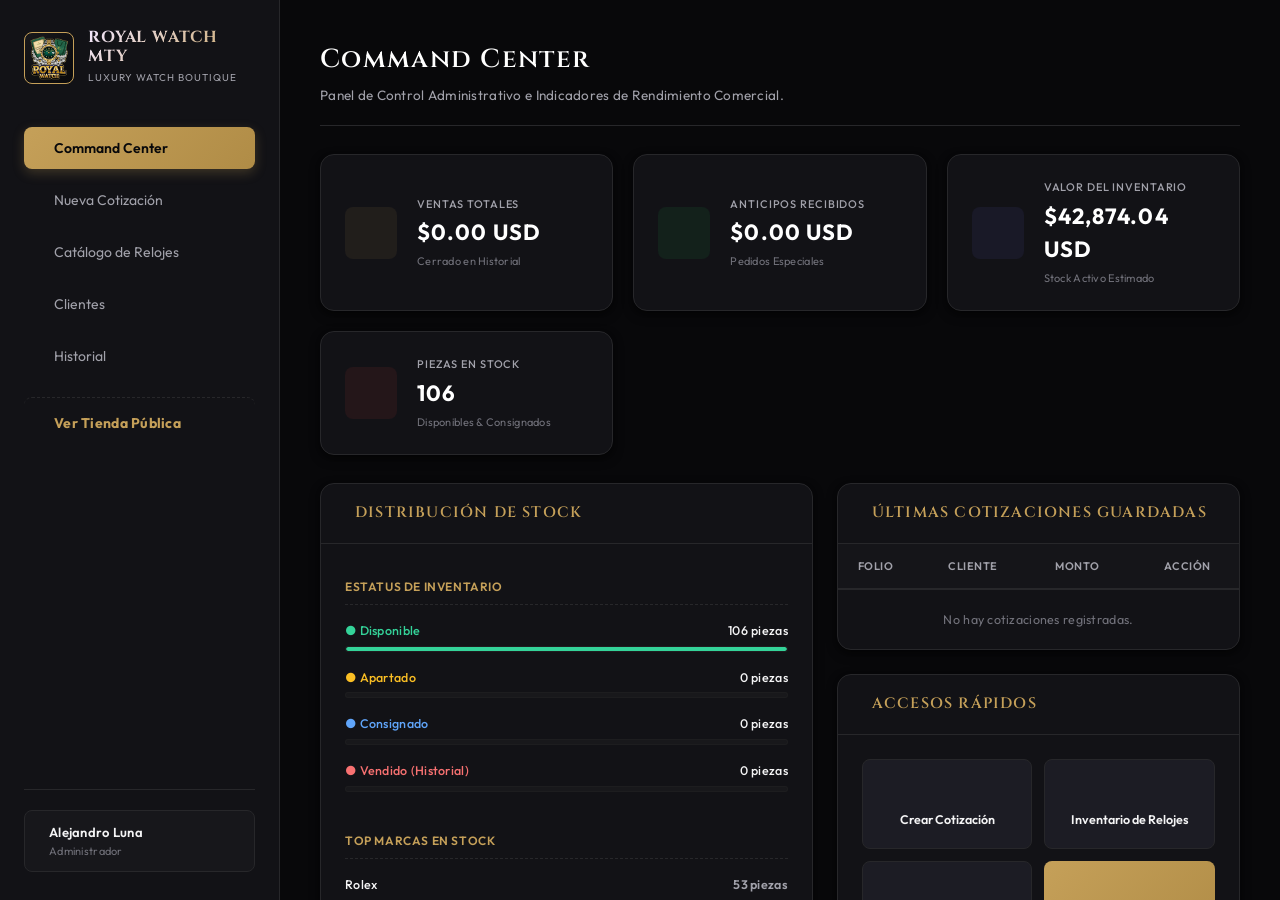
==== commit 04e5599c: "Correct MXN catalog pricing and improve storefront trust" ====
--- a/admin.html
+++ b/admin.html
@@ -658,7 +658,7 @@
                 <div class="section-header">
                     <div>
                         <h2>Catálogo de Boutique</h2>
-                        <p>Visualiza y administra el inventario de relojes del sistema.</p>
+                        <p>Visualiza y administra el inventario de relojes del sistema.</p><p class="catalog-storage-note"><strong>Nota:</strong> este catálogo se guarda en este navegador y no se sincroniza automáticamente con los dispositivos de tus clientes. Exporta el JSON como respaldo.</p>
                     </div>
                     <div class="actions">
                         <button class="btn btn-secondary" id="btn-exportar-productos">
@@ -711,7 +711,7 @@
                                 </div>
                                 <div class="form-row">
                                     <div class="form-group col-6">
-                                        <label for="prod-precio">Precio Sugerido (USD)</label>
+                                        <label for="prod-precio">Precio de catálogo (MXN; rango actual $6,500–$7,800)</label>
                                         <div class="input-currency">
                                             <span>$</span>
                                             <input type="number" id="prod-precio" step="0.01" min="0" required placeholder="0.00">
--- a/style.css
+++ b/style.css
@@ -1919,3 +1919,6 @@
     border-color: var(--accent-gold) !important;
     box-shadow: 0 0 10px rgba(197, 160, 89, 0.35);
 }
+
+.catalog-storage-note { max-width: 600px; margin-top: 8px; padding: 9px 12px; color: var(--text-secondary); background: rgba(197, 160, 89, .07); border-left: 2px solid var(--accent-gold); font-size: 11px !important; line-height: 1.6; }
+.catalog-storage-note strong { color: var(--accent-gold); }
